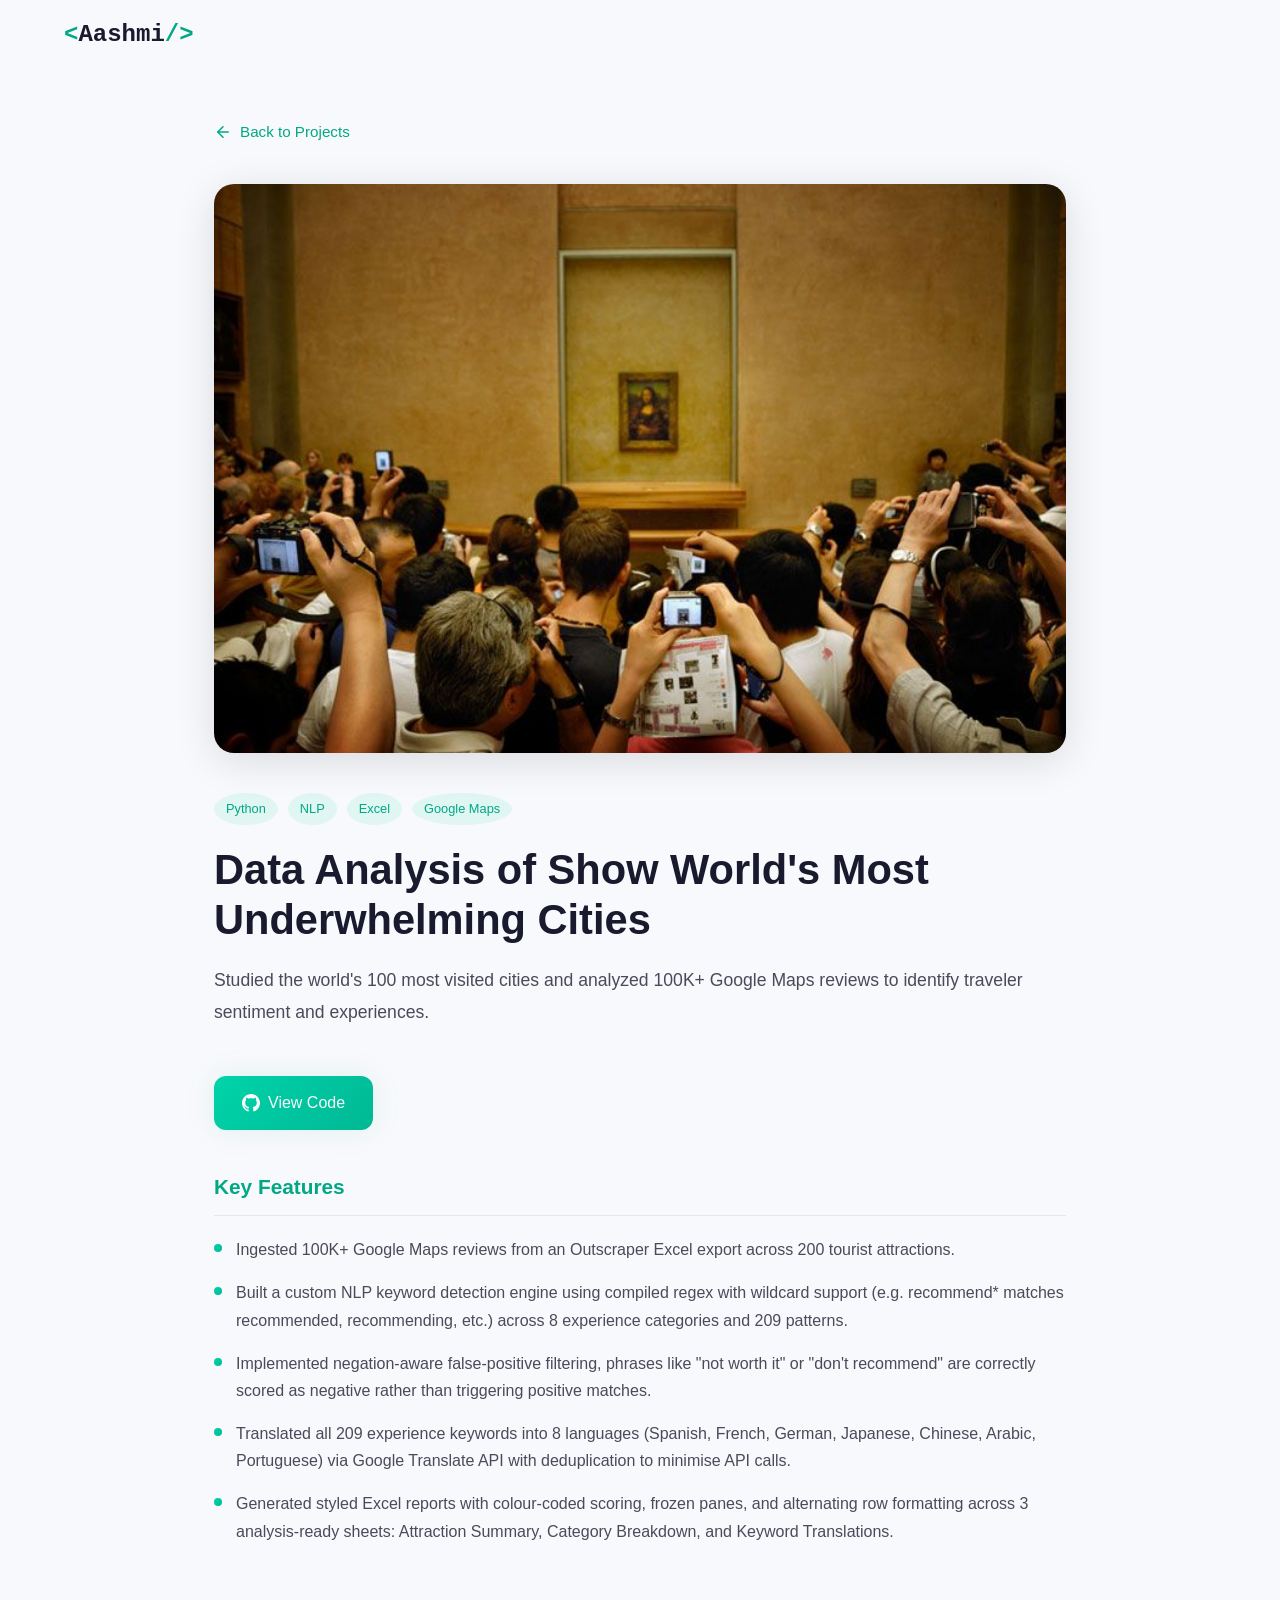
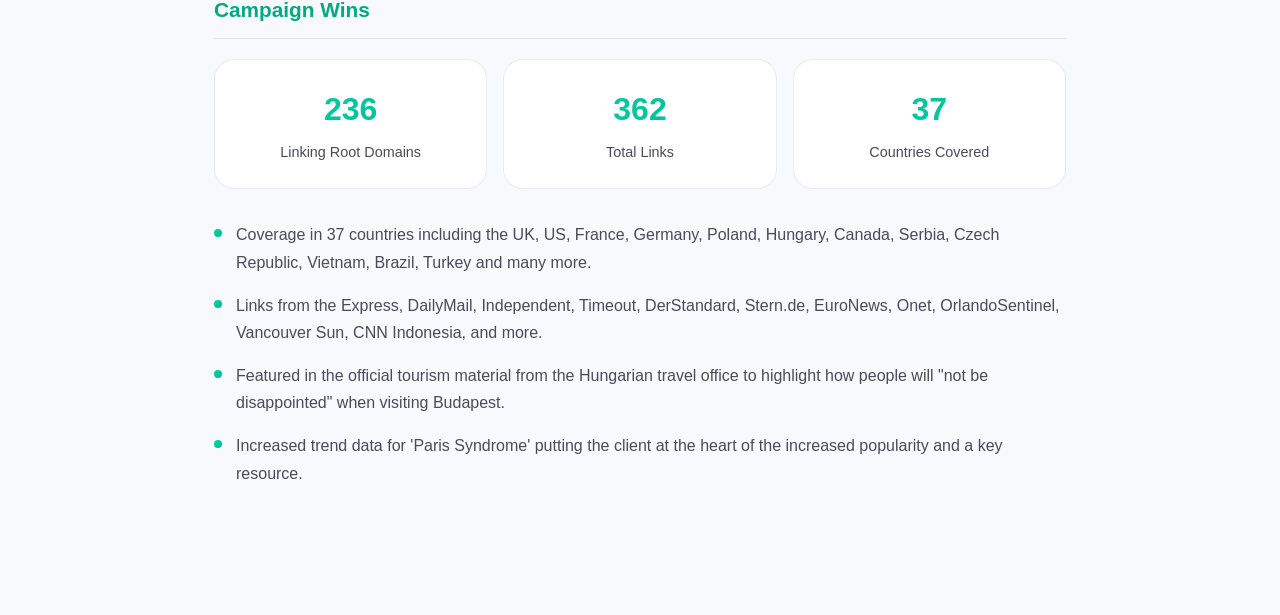
==== projects/analysis.html @ 462f15a8 "my website" ====
<!DOCTYPE html>
<html lang="en">
<head>
    <meta charset="UTF-8">
    <meta name="viewport" content="width=device-width, initial-scale=1.0">
    <title>Data Analysis of Show World's Most Underwhelming Cities | Aashmi</title>
    <link rel="stylesheet" href="../css/styles.css">
    <style>
        .project-page {
            max-width: 900px;
            margin: 0 auto;
            padding: 120px 24px 80px;
        }

        .back-link {
            display: inline-flex;
            align-items: center;
            gap: 8px;
            color: var(--accent-primary);
            text-decoration: none;
            font-size: 0.95rem;
            margin-bottom: 40px;
            transition: gap 0.2s ease;
        }

        .back-link:hover {
            gap: 12px;
        }

        .project-header {
            margin-bottom: 48px;
        }

        .project-header .project-tags {
            display: flex;
            flex-wrap: wrap;
            gap: 10px;
            margin-bottom: 20px;
        }

        .project-header h1 {
            font-size: clamp(1.8rem, 4vw, 2.6rem);
            font-weight: 700;
            line-height: 1.2;
            margin-bottom: 20px;
        }

        .project-header .overview {
            font-size: 1.1rem;
            color: var(--text-secondary);
            line-height: 1.8;
        }

        .project-section {
            margin-bottom: 48px;
        }

        .project-section h2 {
            font-size: 1.3rem;
            font-weight: 600;
            margin-bottom: 20px;
            padding-bottom: 12px;
            border-bottom: 1px solid var(--border-color);
            color: var(--accent-primary);
        }

        .features-list {
            list-style: none;
            padding: 0;
            display: flex;
            flex-direction: column;
            gap: 16px;
        }

        .features-list li {
            display: flex;
            gap: 14px;
            align-items: flex-start;
            color: var(--text-secondary);
            line-height: 1.7;
        }

        .features-list li::before {
            content: '';
            width: 8px;
            height: 8px;
            min-width: 8px;
            border-radius: 50%;
            background: var(--accent-gradient);
            margin-top: 8px;
        }
    </style>
</head>
<body>
    <nav class="navbar" id="navbar">
        <div class="nav-container">
            <a href="../index.html" class="nav-logo">
                <span class="logo-bracket">&lt;</span>Aashmi<span class="logo-bracket">/&gt;</span>
            </a>
        </div>
    </nav>

    <div class="project-page">
        <a href="../index.html#projects" class="back-link">
            <svg xmlns="http://www.w3.org/2000/svg" width="18" height="18" viewBox="0 0 24 24" fill="none" stroke="currentColor" stroke-width="2" stroke-linecap="round" stroke-linejoin="round">
                <line x1="19" y1="12" x2="5" y2="12"></line>
                <polyline points="12 19 5 12 12 5"></polyline>
            </svg>
            Back to Projects
        </a>

        <img src="../assets/images/analysis.jpg" alt="Data Analysis of Show World's Most Underwhelming Cities" style="width:100%; border-radius: var(--radius-lg); margin-bottom: 40px; box-shadow: var(--shadow-lg);">

        <div class="project-header">
            <div class="project-tags">
                <span class="tag">Python</span>
                <span class="tag">NLP</span>
                <span class="tag">Excel</span>
                <span class="tag">Google Maps</span>
            </div>
            <h1>Data Analysis of Show World's Most Underwhelming Cities</h1>
            <p class="overview">
                Studied the world's 100 most visited cities and analyzed 100K+ Google Maps reviews to identify traveler sentiment and experiences.
            </p>
        </div>

        <div style="display: flex; gap: 16px; flex-wrap: wrap; margin-top: 8px; margin-bottom: 40px;">
            <a href="https://github.com/aashmiiiiiii/Data-Analysis-of-Show-World-s-Most-Underwhelming-Cities" target="_blank" rel="noopener noreferrer" class="btn btn-primary" style="display:inline-flex; align-items:center; gap:8px;">
                <svg xmlns="http://www.w3.org/2000/svg" width="18" height="18" viewBox="0 0 24 24" fill="currentColor">
                    <path d="M12 0c-6.626 0-12 5.373-12 12 0 5.302 3.438 9.8 8.207 11.387.599.111.793-.261.793-.577v-2.234c-3.338.726-4.033-1.416-4.033-1.416-.546-1.387-1.333-1.756-1.333-1.756-1.089-.745.083-.729.083-.729 1.205.084 1.839 1.237 1.839 1.237 1.07 1.834 2.807 1.304 3.492.997.107-.775.418-1.305.762-1.604-2.665-.305-5.467-1.334-5.467-5.931 0-1.311.469-2.381 1.236-3.221-.124-.303-.535-1.524.117-3.176 0 0 1.008-.322 3.301 1.23.957-.266 1.983-.399 3.003-.404 1.02.005 2.047.138 3.006.404 2.291-1.552 3.297-1.23 3.297-1.23.653 1.653.242 2.874.118 3.176.77.84 1.235 1.911 1.235 3.221 0 4.609-2.807 5.624-5.479 5.921.43.372.823 1.102.823 2.222v3.293c0 .319.192.694.801.576 4.765-1.589 8.199-6.086 8.199-11.386 0-6.627-5.373-12-12-12z"/>
                </svg>
                View Code
            </a>
        </div>

        <div class="project-section">
            <h2>Key Features</h2>
            <ul class="features-list">
                <li>Ingested 100K+ Google Maps reviews from an Outscraper Excel export across 200 tourist attractions.</li>
                <li>Built a custom NLP keyword detection engine using compiled regex with wildcard support (e.g. recommend* matches recommended, recommending, etc.) across 8 experience categories and 209 patterns.</li>
                <li>Implemented negation-aware false-positive filtering, phrases like "not worth it" or "don't recommend" are correctly scored as negative rather than triggering positive matches.</li>
                <li>Translated all 209 experience keywords into 8 languages (Spanish, French, German, Japanese, Chinese, Arabic, Portuguese) via Google Translate API with deduplication to minimise API calls.</li>
                <li>Generated styled Excel reports with colour-coded scoring, frozen panes, and alternating row formatting across 3 analysis-ready sheets: Attraction Summary, Category Breakdown, and Keyword Translations.</li>
            </ul>
        </div>

        <div class="project-section">
            <h2>Campaign Wins</h2>

            <div style="display: grid; grid-template-columns: repeat(auto-fit, minmax(180px, 1fr)); gap: 16px; margin-bottom: 32px;">
                <div style="background: var(--bg-card); border: 1px solid var(--border-color); border-radius: var(--radius-lg); padding: 24px; text-align: center;">
                    <div style="font-size: 2rem; font-weight: 700; background: var(--accent-gradient); -webkit-background-clip: text; -webkit-text-fill-color: transparent;">236</div>
                    <div style="color: var(--text-secondary); font-size: 0.9rem; margin-top: 6px;">Linking Root Domains</div>
                </div>
                <div style="background: var(--bg-card); border: 1px solid var(--border-color); border-radius: var(--radius-lg); padding: 24px; text-align: center;">
                    <div style="font-size: 2rem; font-weight: 700; background: var(--accent-gradient); -webkit-background-clip: text; -webkit-text-fill-color: transparent;">362</div>
                    <div style="color: var(--text-secondary); font-size: 0.9rem; margin-top: 6px;">Total Links</div>
                </div>
                <div style="background: var(--bg-card); border: 1px solid var(--border-color); border-radius: var(--radius-lg); padding: 24px; text-align: center;">
                    <div style="font-size: 2rem; font-weight: 700; background: var(--accent-gradient); -webkit-background-clip: text; -webkit-text-fill-color: transparent;">37</div>
                    <div style="color: var(--text-secondary); font-size: 0.9rem; margin-top: 6px;">Countries Covered</div>
                </div>
            </div>

            <ul class="features-list">
                <li>Coverage in 37 countries including the UK, US, France, Germany, Poland, Hungary, Canada, Serbia, Czech Republic, Vietnam, Brazil, Turkey and many more.</li>
                <li>Links from the Express, DailyMail, Independent, Timeout, DerStandard, Stern.de, EuroNews, Onet, OrlandoSentinel, Vancouver Sun, CNN Indonesia, and more.</li>
                <li>Featured in the official tourism material from the Hungarian travel office to highlight how people will "not be disappointed" when visiting Budapest.</li>
                <li>Increased trend data for 'Paris Syndrome' putting the client at the heart of the increased popularity and a key resource.</li>
            </ul>
        </div>

    </div>

    <script src="../js/main.js"></script>
</body>
</html>
---- css/styles.css ----
/* ===================================
   CSS Variables & Root Styles
   =================================== */
:root {
    /* Colors - Dark Theme (Default) */
    --bg-primary: #0a0a0f;
    --bg-secondary: #12121a;
    --bg-tertiary: #1a1a25;
    --bg-card: #15151f;
    --bg-card-hover: #1c1c28;

    --text-primary: #ffffff;
    --text-secondary: #a0a0b0;
    --text-muted: #6b6b7b;

    --accent-primary: #00d4aa;
    --accent-secondary: #00b894;
    --accent-gradient: linear-gradient(135deg, #00d4aa 0%, #00b894 100%);

    --border-color: rgba(255, 255, 255, 0.08);
    --border-color-light: rgba(255, 255, 255, 0.12);

    --shadow-sm: 0 2px 8px rgba(0, 0, 0, 0.3);
    --shadow-md: 0 4px 20px rgba(0, 0, 0, 0.4);
    --shadow-lg: 0 8px 40px rgba(0, 0, 0, 0.5);
    --shadow-glow: 0 0 30px rgba(0, 212, 170, 0.15);

    /* Typography */
    --font-primary: 'Inter', -apple-system, BlinkMacSystemFont, 'Segoe UI', Roboto, sans-serif;
    --font-mono: 'JetBrains Mono', 'Fira Code', monospace;

    /* Spacing */
    --section-padding: 100px 0;
    --container-width: 1200px;
    --container-padding: 0 24px;

    /* Transitions */
    --transition-fast: 0.2s ease;
    --transition-base: 0.3s ease;
    --transition-slow: 0.5s ease;

    /* Border Radius */
    --radius-sm: 6px;
    --radius-md: 12px;
    --radius-lg: 20px;
    --radius-full: 50%;
}

/* Light Theme */
[data-theme="light"] {
    --bg-primary: #f8f9fc;
    --bg-secondary: #ffffff;
    --bg-tertiary: #f0f2f5;
    --bg-card: #ffffff;
    --bg-card-hover: #f5f6f8;

    --text-primary: #1a1a2e;
    --text-secondary: #4a4a5a;
    --text-muted: #8a8a9a;

    --accent-primary: #00a884;
    --accent-secondary: #008f6d;

    --border-color: rgba(0, 0, 0, 0.08);
    --border-color-light: rgba(0, 0, 0, 0.12);

    --shadow-sm: 0 2px 8px rgba(0, 0, 0, 0.08);
    --shadow-md: 0 4px 20px rgba(0, 0, 0, 0.1);
    --shadow-lg: 0 8px 40px rgba(0, 0, 0, 0.12);
    --shadow-glow: 0 0 30px rgba(0, 168, 132, 0.1);
}

/* ===================================
   CSS Reset & Base Styles
   =================================== */
*,
*::before,
*::after {
    margin: 0;
    padding: 0;
    box-sizing: border-box;
}

html {
    scroll-behavior: smooth;
    scroll-padding-top: 80px;
}

body {
    font-family: var(--font-primary);
    font-size: 16px;
    line-height: 1.6;
    color: var(--text-primary);
    background-color: var(--bg-primary);
    overflow-x: hidden;
    -webkit-font-smoothing: antialiased;
    -moz-osx-font-smoothing: grayscale;
}

a {
    text-decoration: none;
    color: inherit;
    transition: color var(--transition-fast);
}

ul {
    list-style: none;
}

img {
    max-width: 100%;
    height: auto;
    display: block;
}

button {
    font-family: inherit;
    cursor: pointer;
    border: none;
    background: none;
}

input,
textarea {
    font-family: inherit;
    font-size: inherit;
}

/* ===================================
   Utility Classes
   =================================== */
.container {
    max-width: var(--container-width);
    margin: 0 auto;
    padding: var(--container-padding);
}

.section {
    padding: var(--section-padding);
}

.section-title {
    font-size: clamp(2rem, 5vw, 2.75rem);
    font-weight: 700;
    text-align: center;
    margin-bottom: 16px;
    background: var(--accent-gradient);
    -webkit-background-clip: text;
    -webkit-text-fill-color: transparent;
    background-clip: text;
}

.section-subtitle {
    font-size: 1.1rem;
    color: var(--text-secondary);
    text-align: center;
    margin-bottom: 60px;
}

/* Buttons */
.btn {
    display: inline-flex;
    align-items: center;
    gap: 8px;
    padding: 14px 28px;
    font-size: 1rem;
    font-weight: 500;
    border-radius: var(--radius-md);
    transition: all var(--transition-base);
    position: relative;
    overflow: hidden;
}

.btn-primary {
    background: var(--accent-gradient);
    color: var(--bg-primary);
    box-shadow: var(--shadow-glow);
}

.btn-primary:hover {
    transform: translateY(-2px);
    box-shadow: 0 0 40px rgba(0, 212, 170, 0.3);
}

.btn-secondary {
    background: transparent;
    color: var(--text-primary);
    border: 2px solid var(--border-color-light);
}

.btn-secondary:hover {
    border-color: var(--accent-primary);
    color: var(--accent-primary);
    transform: translateY(-2px);
}

/* ===================================
   Navigation
   =================================== */
.navbar {
    position: fixed;
    top: 0;
    left: 0;
    right: 0;
    z-index: 1000;
    padding: 16px 0;
    transition: all var(--transition-base);
}

.navbar.scrolled {
    background: rgba(10, 10, 15, 0.9);
    backdrop-filter: blur(20px);
    -webkit-backdrop-filter: blur(20px);
    border-bottom: 1px solid var(--border-color);
    padding: 12px 0;
}

[data-theme="light"] .navbar.scrolled {
    background: rgba(248, 249, 252, 0.9);
}

.nav-container {
    max-width: var(--container-width);
    margin: 0 auto;
    padding: var(--container-padding);
    display: flex;
    justify-content: space-between;
    align-items: center;
}

.nav-logo {
    font-size: 1.5rem;
    font-weight: 700;
    color: var(--text-primary);
    font-family: var(--font-mono);
}

.logo-bracket {
    color: var(--accent-primary);
}

.nav-menu {
    display: flex;
    align-items: center;
    gap: 32px;
}

.nav-link {
    font-size: 0.95rem;
    font-weight: 500;
    color: var(--text-secondary);
    position: relative;
    padding: 8px 0;
}

.nav-link::after {
    content: '';
    position: absolute;
    bottom: 0;
    left: 0;
    width: 0;
    height: 2px;
    background: var(--accent-gradient);
    transition: width var(--transition-base);
}

.nav-link:hover,
.nav-link.active {
    color: var(--text-primary);
}

.nav-link:hover::after,
.nav-link.active::after {
    width: 100%;
}

/* Theme Toggle */
.theme-toggle {
    padding: 8px;
    border-radius: var(--radius-full);
    color: var(--text-secondary);
    transition: all var(--transition-fast);
}

.theme-toggle:hover {
    color: var(--accent-primary);
    background: var(--bg-tertiary);
}

.moon-icon {
    display: none;
}

[data-theme="light"] .sun-icon {
    display: none;
}

[data-theme="light"] .moon-icon {
    display: block;
}

/* Mobile Navigation */
.nav-toggle {
    display: none;
    width: 30px;
    height: 30px;
    position: relative;
    z-index: 1001;
}

.hamburger {
    position: absolute;
    top: 50%;
    left: 50%;
    transform: translate(-50%, -50%);
    width: 24px;
    height: 2px;
    background: var(--text-primary);
    transition: all var(--transition-fast);
}

.hamburger::before,
.hamburger::after {
    content: '';
    position: absolute;
    width: 24px;
    height: 2px;
    background: var(--text-primary);
    transition: all var(--transition-fast);
}

.hamburger::before {
    top: -8px;
}

.hamburger::after {
    top: 8px;
}

.nav-toggle.active .hamburger {
    background: transparent;
}

.nav-toggle.active .hamburger::before {
    top: 0;
    transform: rotate(45deg);
}

.nav-toggle.active .hamburger::after {
    top: 0;
    transform: rotate(-45deg);
}

@media (max-width: 768px) {
    .nav-toggle {
        display: block;
    }

    .nav-menu {
        position: fixed;
        top: 0;
        right: -100%;
        width: 280px;
        height: 100vh;
        background: var(--bg-secondary);
        flex-direction: column;
        justify-content: center;
        gap: 24px;
        transition: right var(--transition-base);
        box-shadow: var(--shadow-lg);
    }

    .nav-menu.active {
        right: 0;
    }

    .nav-link {
        font-size: 1.1rem;
    }
}

/* ===================================
   Hero Section
   =================================== */
.hero {
    min-height: 100vh;
    display: flex;
    align-items: center;
    justify-content: center;
    position: relative;
    overflow: hidden;
    padding: 120px 24px 80px;
}

.hero-background {
    position: absolute;
    inset: 0;
    z-index: -1;
}

.data-particles {
    position: absolute;
    inset: 0;
    opacity: 0.5;
}

.hero-content {
    text-align: center;
    max-width: 800px;
    animation: fadeInUp 1s ease forwards;
}

@keyframes fadeInUp {
    from {
        opacity: 0;
        transform: translateY(30px);
    }
    to {
        opacity: 1;
        transform: translateY(0);
    }
}

.hero-greeting {
    font-size: 1.1rem;
    color: var(--accent-primary);
    font-weight: 500;
    margin-bottom: 12px;
    letter-spacing: 2px;
    text-transform: uppercase;
}

.hero-name {
    font-size: clamp(2.5rem, 8vw, 5rem);
    font-weight: 700;
    line-height: 1.1;
    margin-bottom: 16px;
}

.hero-title {
    font-size: clamp(1.2rem, 4vw, 1.75rem);
    font-weight: 400;
    color: var(--text-secondary);
    margin-bottom: 24px;
    min-height: 2em;
}

.typed-text {
    color: var(--accent-primary);
}

.cursor {
    color: var(--accent-primary);
    animation: blink 1s infinite;
}

@keyframes blink {
    0%, 50% { opacity: 1; }
    51%, 100% { opacity: 0; }
}

.hero-description {
    font-size: 1.15rem;
    color: var(--text-secondary);
    margin-bottom: 40px;
    max-width: 600px;
    margin-left: auto;
    margin-right: auto;
}

.hero-buttons {
    display: flex;
    gap: 16px;
    justify-content: center;
    flex-wrap: wrap;
    margin-bottom: 48px;
}

.hero-social {
    display: flex;
    gap: 20px;
    justify-content: center;
}

.hero-social a {
    color: var(--text-muted);
    transition: all var(--transition-fast);
    padding: 8px;
}

.hero-social a:hover {
    color: var(--accent-primary);
    transform: translateY(-3px);
}

.scroll-indicator {
    position: absolute;
    bottom: 32px;
    left: 50%;
    transform: translateX(-50%);
    color: var(--text-muted);
    animation: bounce 2s infinite;
}

@keyframes bounce {
    0%, 20%, 50%, 80%, 100% { transform: translateX(-50%) translateY(0); }
    40% { transform: translateX(-50%) translateY(-10px); }
    60% { transform: translateX(-50%) translateY(-5px); }
}

/* ===================================
   About Section
   =================================== */
.about-content {
    display: grid;
    grid-template-columns: 1fr 1.5fr;
    gap: 60px;
    align-items: center;
}

.about-image {
    position: relative;
}

.image-wrapper {
    position: relative;
    border-radius: var(--radius-lg);
    overflow: hidden;
    box-shadow: var(--shadow-lg);
}

.image-placeholder {
    aspect-ratio: 1;
    background: var(--bg-card);
    display: flex;
    flex-direction: column;
    align-items: center;
    justify-content: center;
    gap: 16px;
    color: var(--text-muted);
    border: 2px dashed var(--border-color-light);
    border-radius: var(--radius-lg);
}

.about-photo {
    width: 100%;
    height: 100%;
    object-fit: cover;
    display: block;
}

.image-decoration {
    position: absolute;
    top: -20px;
    right: -20px;
    width: 100%;
    height: 100%;
    border: 3px solid var(--accent-primary);
    border-radius: var(--radius-lg);
    z-index: -1;
}

.about-intro {
    font-size: 1.2rem;
    margin-bottom: 20px;
}

.about-text p {
    color: var(--text-secondary);
    margin-bottom: 16px;
}

.about-stats {
    display: grid;
    grid-template-columns: repeat(4, 1fr);
    gap: 24px;
    margin-top: 40px;
    padding-top: 40px;
    border-top: 1px solid var(--border-color);
}

.stat-item {
    text-align: center;
}

.stat-number {
    display: block;
    font-size: 2.5rem;
    font-weight: 700;
    color: var(--accent-primary);
    line-height: 1;
}

.stat-number::after {
    content: '+';
}

.stat-label {
    font-size: 0.9rem;
    color: var(--text-muted);
    margin-top: 8px;
    display: block;
}

@media (max-width: 900px) {
    .about-content {
        grid-template-columns: 1fr;
        gap: 40px;
    }

    .about-image {
        max-width: 350px;
        margin: 0 auto;
    }

    .about-stats {
        grid-template-columns: repeat(2, 1fr);
    }
}

/* ===================================
   Skills Section
   =================================== */
.skills {
    background: var(--bg-secondary);
}

.skills-list {
    background: var(--bg-card);
    border: 1px solid var(--border-color);
    border-radius: var(--radius-lg);
    overflow: hidden;
}

.skill-row {
    display: flex;
    align-items: flex-start;
    gap: 32px;
    padding: 20px 28px;
    border-bottom: 1px solid var(--border-color);
    transition: background var(--transition-fast);
}

.skill-row:last-child {
    border-bottom: none;
}

.skill-row:hover {
    background: var(--bg-secondary);
}

.skill-label {
    display: flex;
    align-items: center;
    gap: 12px;
    min-width: 200px;
    flex-shrink: 0;
}

.skill-label h3 {
    font-size: 0.95rem;
    font-weight: 600;
    white-space: nowrap;
}

.category-icon {
    width: 36px;
    height: 36px;
    display: flex;
    align-items: center;
    justify-content: center;
    background: var(--accent-gradient);
    border-radius: var(--radius-md);
    color: var(--bg-primary);
    flex-shrink: 0;
}

.skill-items {
    display: flex;
    flex-wrap: wrap;
    gap: 8px;
    padding-top: 4px;
}

.skill-item {
    background: var(--bg-tertiary);
    border: 1px solid var(--border-color);
    border-radius: var(--radius-full);
    padding: 4px 10px;
    font-size: 0.82rem;
    color: var(--text-secondary);
    transition: all var(--transition-fast);
    white-space: nowrap;
}

.skill-item:hover {
    border-color: var(--accent-primary);
    color: var(--accent-primary);
    background: var(--bg-card);
}

.skill-bar,
.skill-progress {
    display: none;
}

@media (max-width: 768px) {
    .skill-row {
        flex-direction: column;
        gap: 12px;
        padding: 16px 20px;
    }
    .skill-label {
        min-width: unset;
    }
}

/* ===================================
   Projects Section
   =================================== */
.project-filters {
    display: flex;
    justify-content: center;
    flex-wrap: wrap;
    gap: 12px;
    margin-bottom: 48px;
}

.filter-btn {
    padding: 10px 24px;
    font-size: 0.95rem;
    font-weight: 500;
    color: var(--text-secondary);
    background: var(--bg-card);
    border: 1px solid var(--border-color);
    border-radius: var(--radius-full);
    transition: all var(--transition-fast);
}

.filter-btn:hover {
    border-color: var(--accent-primary);
    color: var(--accent-primary);
}

.filter-btn.active {
    background: var(--accent-gradient);
    color: var(--bg-primary);
    border-color: transparent;
}

.projects-grid {
    display: grid;
    grid-template-columns: repeat(auto-fit, minmax(340px, 1fr));
    gap: 28px;
}

.project-card {
    background: var(--bg-card);
    border-radius: var(--radius-lg);
    overflow: hidden;
    border: 1px solid var(--border-color);
    transition: all var(--transition-base);
}

.project-card:hover {
    border-color: var(--accent-primary);
    box-shadow: var(--shadow-glow);
    transform: translateY(-6px);
}

.project-card.hidden {
    display: none;
}

.project-image {
    position: relative;
    aspect-ratio: 16 / 10;
    overflow: hidden;
}

.project-placeholder {
    width: 100%;
    height: 100%;
    background: var(--bg-tertiary);
    display: flex;
    align-items: center;
    justify-content: center;
    color: var(--text-muted);
}

.project-placeholder.large {
    min-height: 300px;
}

.project-overlay {
    position: absolute;
    inset: 0;
    background: rgba(0, 0, 0, 0.85);
    display: flex;
    align-items: center;
    justify-content: center;
    gap: 16px;
    opacity: 0;
    transition: opacity var(--transition-base);
}

.project-card:hover .project-overlay {
    opacity: 1;
}

.project-link {
    padding: 10px 20px;
    font-size: 0.9rem;
    font-weight: 500;
    color: var(--text-primary);
    background: var(--bg-card);
    border-radius: var(--radius-md);
    transition: all var(--transition-fast);
}

.project-link:hover {
    background: var(--accent-primary);
    color: var(--bg-primary);
}

.project-info {
    padding: 24px;
}

.project-title {
    font-size: 1.2rem;
    font-weight: 600;
    margin-bottom: 10px;
}

.project-description {
    font-size: 0.95rem;
    color: var(--text-secondary);
    margin-bottom: 16px;
    line-height: 1.6;
}

.project-tags {
    display: flex;
    flex-wrap: wrap;
    gap: 8px;
}

.tag {
    padding: 6px 12px;
    font-size: 0.8rem;
    font-weight: 500;
    color: var(--accent-primary);
    background: rgba(0, 212, 170, 0.1);
    border-radius: var(--radius-full);
}

/* Project Modal */
.modal {
    position: fixed;
    inset: 0;
    z-index: 2000;
    background: rgba(0, 0, 0, 0.9);
    display: flex;
    align-items: center;
    justify-content: center;
    padding: 24px;
    opacity: 0;
    visibility: hidden;
    transition: all var(--transition-base);
}

.modal.active {
    opacity: 1;
    visibility: visible;
}

.modal-content {
    background: var(--bg-card);
    border-radius: var(--radius-lg);
    max-width: 700px;
    width: 100%;
    max-height: 90vh;
    overflow-y: auto;
    position: relative;
    transform: scale(0.9);
    transition: transform var(--transition-base);
}

.modal.active .modal-content {
    transform: scale(1);
}

.modal-close {
    position: absolute;
    top: 16px;
    right: 16px;
    width: 40px;
    height: 40px;
    font-size: 1.5rem;
    color: var(--text-muted);
    background: var(--bg-tertiary);
    border-radius: var(--radius-full);
    display: flex;
    align-items: center;
    justify-content: center;
    transition: all var(--transition-fast);
    z-index: 10;
}

.modal-close:hover {
    color: var(--text-primary);
    background: var(--bg-card-hover);
}

.modal-body {
    padding: 32px;
}

.modal-title {
    font-size: 1.75rem;
    margin-bottom: 24px;
}

.modal-image {
    margin-bottom: 24px;
    border-radius: var(--radius-md);
    overflow: hidden;
}

.modal-description h3 {
    font-size: 1.1rem;
    margin-bottom: 12px;
    margin-top: 24px;
    color: var(--accent-primary);
}

.modal-description p,
.modal-description li {
    color: var(--text-secondary);
    line-height: 1.7;
}

.modal-description ul {
    padding-left: 20px;
    list-style: disc;
}

.modal-description li {
    margin-bottom: 8px;
}

.modal-tags {
    display: flex;
    flex-wrap: wrap;
    gap: 8px;
    margin-top: 12px;
}

.modal-links {
    display: flex;
    gap: 16px;
    margin-top: 32px;
}

/* ===================================
   Certifications Section
   =================================== */
.certifications {
    background: var(--bg-secondary);
}

.timeline {
    position: relative;
    max-width: 700px;
    margin: 0 auto;
    padding-left: 40px;
}

.timeline::before {
    content: '';
    position: absolute;
    left: 8px;
    top: 0;
    bottom: 0;
    width: 2px;
    background: var(--border-color-light);
}

.timeline-item {
    position: relative;
    padding-bottom: 40px;
}

.timeline-item:last-child {
    padding-bottom: 0;
}

.timeline-marker {
    position: absolute;
    left: -40px;
    top: 0;
    width: 36px;
    height: 36px;
    background: var(--accent-gradient);
    border-radius: var(--radius-full);
    display: flex;
    align-items: center;
    justify-content: center;
    color: var(--bg-primary);
    box-shadow: var(--shadow-glow);
}

.timeline-item.education .timeline-marker {
    background: linear-gradient(135deg, #6366f1 0%, #8b5cf6 100%);
}

.timeline-content {
    background: var(--bg-card);
    padding: 24px;
    border-radius: var(--radius-md);
    border: 1px solid var(--border-color);
    transition: all var(--transition-base);
}

.timeline-content:hover {
    border-color: var(--accent-primary);
    box-shadow: var(--shadow-md);
}

.timeline-date {
    display: inline-block;
    font-size: 0.85rem;
    font-weight: 600;
    color: var(--accent-primary);
    margin-bottom: 8px;
}

.timeline-content h3 {
    font-size: 1.15rem;
    margin-bottom: 10px;
}

.timeline-content p {
    font-size: 0.95rem;
    color: var(--text-secondary);
    margin-bottom: 12px;
}

.timeline-badge {
    display: inline-block;
    padding: 4px 12px;
    font-size: 0.8rem;
    font-weight: 500;
    background: var(--bg-tertiary);
    color: var(--text-muted);
    border-radius: var(--radius-full);
}

/* ===================================
   Blog Section
   =================================== */
.blog-grid {
    display: grid;
    grid-template-columns: repeat(auto-fit, minmax(320px, 1fr));
    gap: 28px;
}

.blog-card {
    background: var(--bg-card);
    border-radius: var(--radius-lg);
    overflow: hidden;
    border: 1px solid var(--border-color);
    transition: all var(--transition-base);
}

.blog-card:hover {
    border-color: var(--accent-primary);
    box-shadow: var(--shadow-glow);
    transform: translateY(-4px);
}

.blog-image {
    aspect-ratio: 16 / 9;
    overflow: hidden;
}

.blog-placeholder {
    width: 100%;
    height: 100%;
    background: var(--bg-tertiary);
    display: flex;
    align-items: center;
    justify-content: center;
    color: var(--text-muted);
}

.blog-content {
    padding: 24px;
}

.blog-meta {
    display: flex;
    gap: 16px;
    margin-bottom: 12px;
}

.blog-date,
.blog-read-time {
    font-size: 0.85rem;
    color: var(--text-muted);
}

.blog-title {
    font-size: 1.15rem;
    font-weight: 600;
    margin-bottom: 12px;
    line-height: 1.4;
    transition: color var(--transition-fast);
}

.blog-card:hover .blog-title {
    color: var(--accent-primary);
}

.blog-excerpt {
    font-size: 0.95rem;
    color: var(--text-secondary);
    margin-bottom: 16px;
    line-height: 1.6;
}

.blog-link {
    font-size: 0.95rem;
    font-weight: 500;
    color: var(--accent-primary);
    transition: all var(--transition-fast);
}

.blog-link:hover {
    color: var(--accent-secondary);
}

.blog-cta {
    text-align: center;
    margin-top: 48px;
}

/* ===================================
   Contact Section
   =================================== */
.contact {
    background: var(--bg-secondary);
}

.contact-content {
    display: grid;
    grid-template-columns: 1fr 1.2fr;
    gap: 60px;
    align-items: start;
}

.contact-item {
    display: flex;
    gap: 20px;
    margin-bottom: 32px;
}

.contact-icon {
    width: 56px;
    height: 56px;
    background: var(--bg-card);
    border-radius: var(--radius-md);
    display: flex;
    align-items: center;
    justify-content: center;
    color: var(--accent-primary);
    flex-shrink: 0;
}

.contact-details h3 {
    font-size: 1rem;
    margin-bottom: 4px;
}

.contact-details p,
.contact-details a {
    font-size: 0.95rem;
    color: var(--text-secondary);
}

.contact-details a:hover {
    color: var(--accent-primary);
}

.contact-social h3 {
    font-size: 1rem;
    margin-bottom: 16px;
}

.social-links {
    display: flex;
    gap: 16px;
}

.social-links a {
    width: 48px;
    height: 48px;
    display: flex;
    align-items: center;
    justify-content: center;
    background: var(--bg-card);
    border-radius: var(--radius-md);
    color: var(--text-muted);
    transition: all var(--transition-fast);
}

.social-links a:hover {
    background: var(--accent-primary);
    color: var(--bg-primary);
    transform: translateY(-3px);
}

/* Contact Form */
.contact-form {
    background: var(--bg-card);
    padding: 36px;
    border-radius: var(--radius-lg);
    border: 1px solid var(--border-color);
}

.form-group {
    margin-bottom: 24px;
}

.form-group label {
    display: block;
    font-size: 0.95rem;
    font-weight: 500;
    margin-bottom: 8px;
}

.form-group input,
.form-group textarea {
    width: 100%;
    padding: 14px 16px;
    font-size: 1rem;
    color: var(--text-primary);
    background: var(--bg-tertiary);
    border: 1px solid var(--border-color);
    border-radius: var(--radius-md);
    transition: all var(--transition-fast);
}

.form-group input:focus,
.form-group textarea:focus {
    outline: none;
    border-color: var(--accent-primary);
    box-shadow: 0 0 0 3px rgba(0, 212, 170, 0.1);
}

.form-group input::placeholder,
.form-group textarea::placeholder {
    color: var(--text-muted);
}

.form-group textarea {
    resize: vertical;
    min-height: 140px;
}

.btn-submit {
    width: 100%;
    justify-content: center;
}

.form-status {
    margin-top: 16px;
    padding: 12px;
    border-radius: var(--radius-md);
    text-align: center;
    display: none;
}

.form-status.success {
    display: block;
    background: rgba(0, 212, 170, 0.1);
    color: var(--accent-primary);
}

.form-status.error {
    display: block;
    background: rgba(239, 68, 68, 0.1);
    color: #ef4444;
}

@media (max-width: 900px) {
    .contact-content {
        grid-template-columns: 1fr;
        gap: 40px;
    }
}

/* ===================================
   Footer
   =================================== */
.footer {
    background: var(--bg-primary);
    padding: 60px 0 24px;
    border-top: 1px solid var(--border-color);
}

.footer-content {
    display: grid;
    grid-template-columns: 2fr 1fr 1fr;
    gap: 48px;
    margin-bottom: 48px;
}

.footer-logo {
    font-size: 1.3rem;
    font-weight: 700;
    font-family: var(--font-mono);
    display: inline-block;
    margin-bottom: 16px;
}

.footer-brand p {
    color: var(--text-secondary);
    font-size: 0.95rem;
}

.footer-links h4,
.footer-social h4 {
    font-size: 1rem;
    margin-bottom: 20px;
}

.footer-links ul {
    display: flex;
    flex-direction: column;
    gap: 12px;
}

.footer-links a {
    font-size: 0.95rem;
    color: var(--text-secondary);
}

.footer-links a:hover {
    color: var(--accent-primary);
}

.social-icons {
    display: flex;
    gap: 12px;
}

.social-icons a {
    width: 40px;
    height: 40px;
    display: flex;
    align-items: center;
    justify-content: center;
    background: var(--bg-card);
    border-radius: var(--radius-md);
    color: var(--text-muted);
    transition: all var(--transition-fast);
}

.social-icons a:hover {
    background: var(--accent-primary);
    color: var(--bg-primary);
}

.footer-bottom {
    display: flex;
    justify-content: space-between;
    align-items: center;
    padding-top: 24px;
    border-top: 1px solid var(--border-color);
}

.footer-bottom p {
    font-size: 0.9rem;
    color: var(--text-muted);
}

.back-to-top {
    width: 44px;
    height: 44px;
    display: flex;
    align-items: center;
    justify-content: center;
    background: var(--bg-card);
    border: 1px solid var(--border-color);
    border-radius: var(--radius-full);
    color: var(--text-muted);
    transition: all var(--transition-fast);
}

.back-to-top:hover {
    background: var(--accent-primary);
    border-color: var(--accent-primary);
    color: var(--bg-primary);
    transform: translateY(-3px);
}

@media (max-width: 768px) {
    .footer-content {
        grid-template-columns: 1fr;
        gap: 32px;
        text-align: center;
    }

    .social-icons {
        justify-content: center;
    }

    .footer-bottom {
        flex-direction: column;
        gap: 16px;
    }
}

/* ===================================
   Animations (AOS-style)
   =================================== */
[data-aos] {
    opacity: 0;
    transition-property: opacity, transform;
    transition-duration: 0.6s;
    transition-timing-function: ease-out;
}

[data-aos="fade-up"] {
    transform: translateY(30px);
}

[data-aos="fade-down"] {
    transform: translateY(-30px);
}

[data-aos="fade-right"] {
    transform: translateX(-30px);
}

[data-aos="fade-left"] {
    transform: translateX(30px);
}

[data-aos].aos-animate {
    opacity: 1;
    transform: translateY(0) translateX(0);
}

/* Stagger delays */
[data-aos-delay="100"] { transition-delay: 0.1s; }
[data-aos-delay="200"] { transition-delay: 0.2s; }
[data-aos-delay="300"] { transition-delay: 0.3s; }
[data-aos-delay="400"] { transition-delay: 0.4s; }
[data-aos-delay="500"] { transition-delay: 0.5s; }
[data-aos-delay="600"] { transition-delay: 0.6s; }

/* ===================================
   Responsive Adjustments
   =================================== */
@media (max-width: 480px) {
    :root {
        --section-padding: 60px 0;
    }

    .section-title {
        font-size: 1.75rem;
    }

    .section-subtitle {
        font-size: 1rem;
        margin-bottom: 40px;
    }

    .hero-buttons {
        flex-direction: column;
        align-items: center;
    }

    .btn {
        width: 100%;
        max-width: 280px;
        justify-content: center;
    }

    .skills-grid,
    .projects-grid,
    .blog-grid {
        grid-template-columns: 1fr;
    }

    .about-stats {
        grid-template-columns: repeat(2, 1fr);
        gap: 16px;
    }

    .stat-number {
        font-size: 2rem;
    }

    .contact-form {
        padding: 24px;
    }

    .modal-body {
        padding: 24px;
    }

    .modal-links {
        flex-direction: column;
    }
}
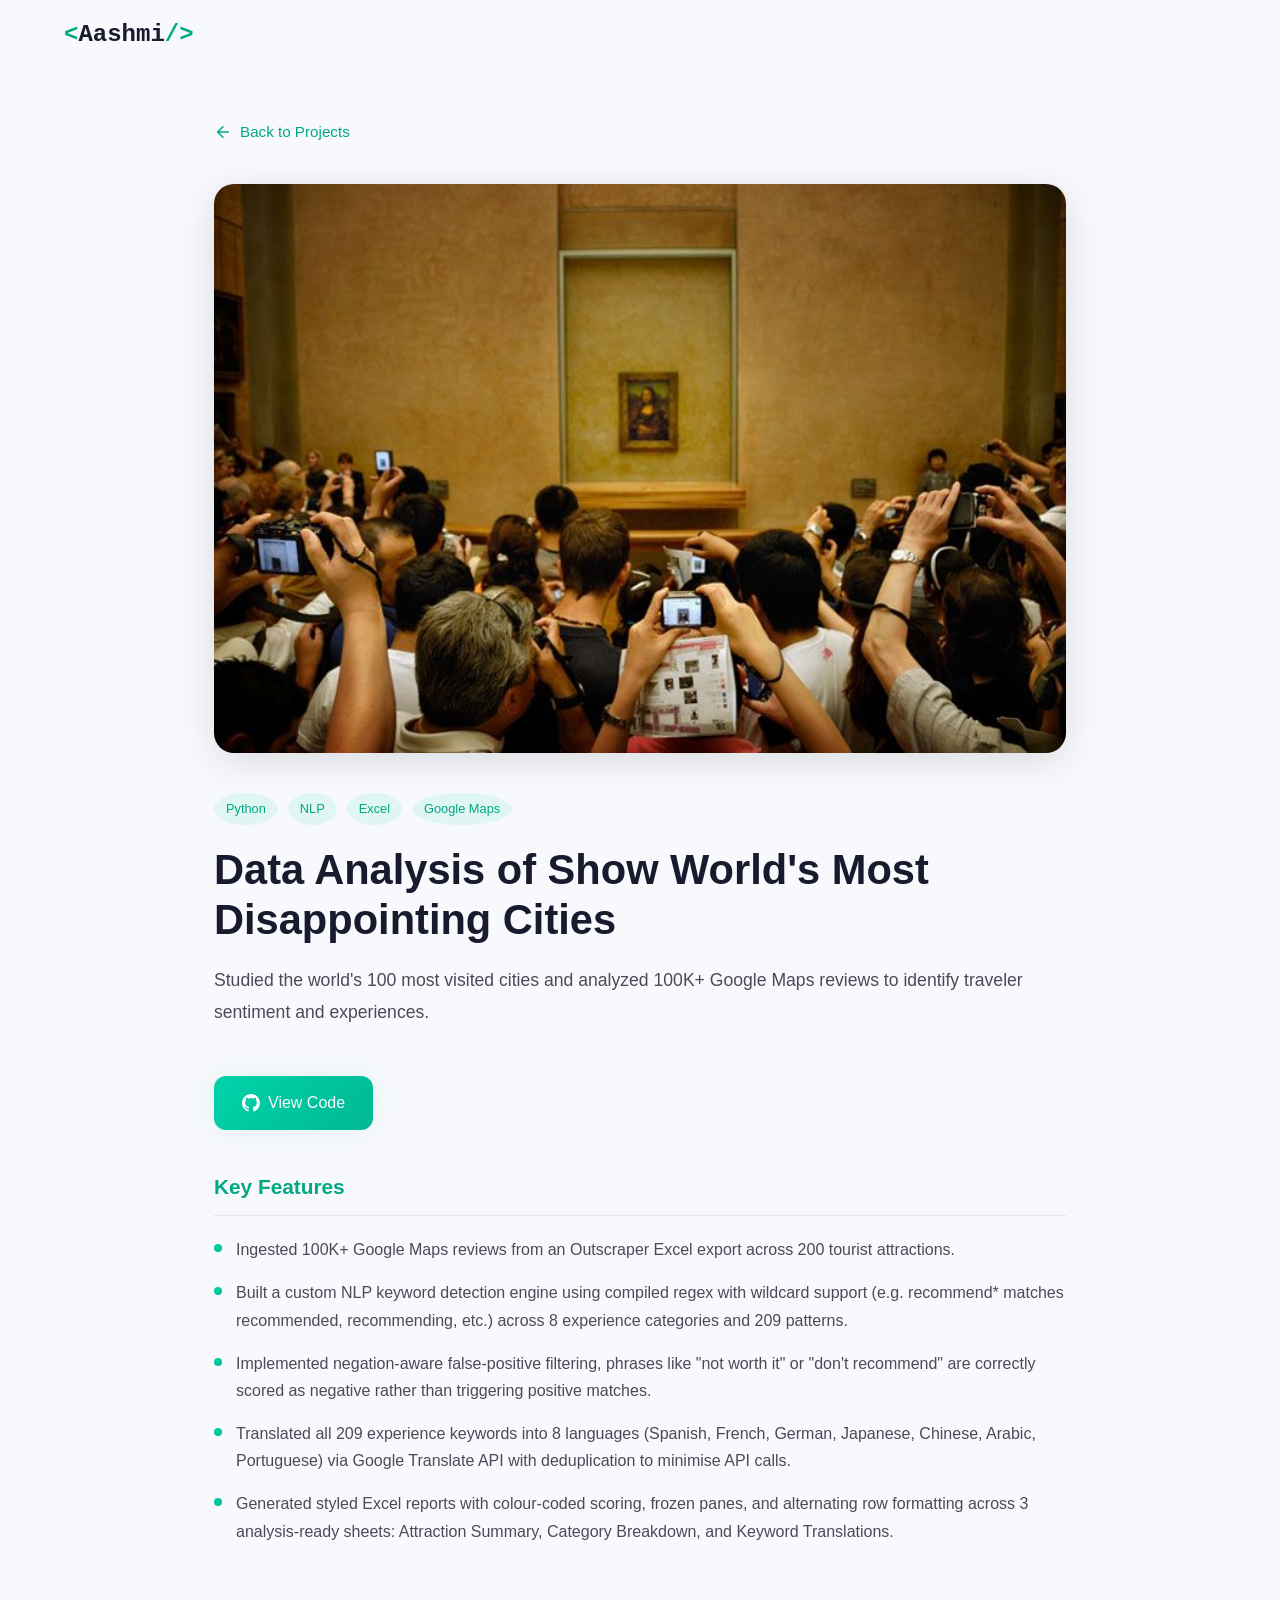
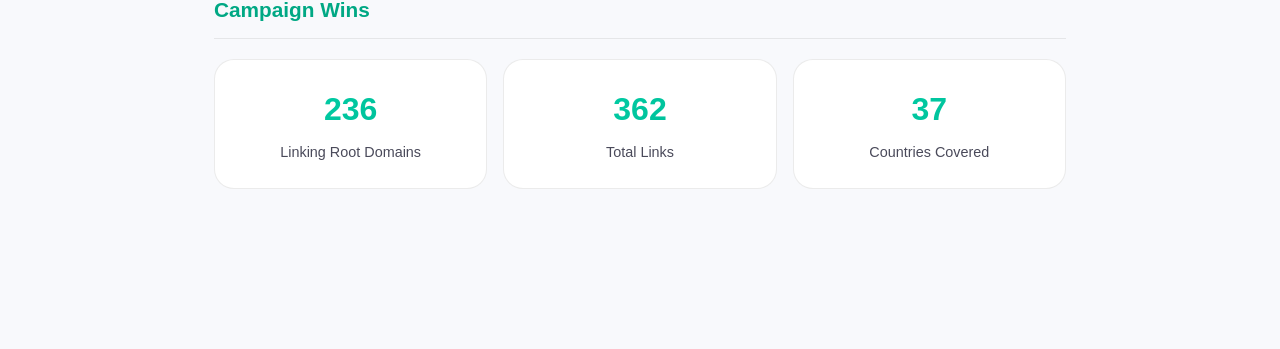
==== commit 9899eae8: "new update" ====
--- a/projects/analysis.html
+++ b/projects/analysis.html
@@ -3,7 +3,7 @@
 <head>
     <meta charset="UTF-8">
     <meta name="viewport" content="width=device-width, initial-scale=1.0">
-    <title>Data Analysis of Show World's Most Underwhelming Cities | Aashmi</title>
+    <title>Data Analysis of Show World's Most Disappointing Cities | Aashmi</title>
     <link rel="stylesheet" href="../css/styles.css">
     <style>
         .project-page {
@@ -109,7 +109,7 @@
             Back to Projects
         </a>
 
-        <img src="../assets/images/analysis.jpg" alt="Data Analysis of Show World's Most Underwhelming Cities" style="width:100%; border-radius: var(--radius-lg); margin-bottom: 40px; box-shadow: var(--shadow-lg);">
+        <img src="../assets/images/analysis.jpg" alt="Data Analysis of Show World's Most Disappointing Cities" style="width:100%; border-radius: var(--radius-lg); margin-bottom: 40px; box-shadow: var(--shadow-lg);">
 
         <div class="project-header">
             <div class="project-tags">
@@ -118,7 +118,7 @@
                 <span class="tag">Excel</span>
                 <span class="tag">Google Maps</span>
             </div>
-            <h1>Data Analysis of Show World's Most Underwhelming Cities</h1>
+            <h1>Data Analysis of Show World's Most Disappointing Cities</h1>
             <p class="overview">
                 Studied the world's 100 most visited cities and analyzed 100K+ Google Maps reviews to identify traveler sentiment and experiences.
             </p>
@@ -163,10 +163,6 @@
             </div>
 
             <ul class="features-list">
-                <li>Coverage in 37 countries including the UK, US, France, Germany, Poland, Hungary, Canada, Serbia, Czech Republic, Vietnam, Brazil, Turkey and many more.</li>
-                <li>Links from the Express, DailyMail, Independent, Timeout, DerStandard, Stern.de, EuroNews, Onet, OrlandoSentinel, Vancouver Sun, CNN Indonesia, and more.</li>
-                <li>Featured in the official tourism material from the Hungarian travel office to highlight how people will "not be disappointed" when visiting Budapest.</li>
-                <li>Increased trend data for 'Paris Syndrome' putting the client at the heart of the increased popularity and a key resource.</li>
             </ul>
         </div>
 
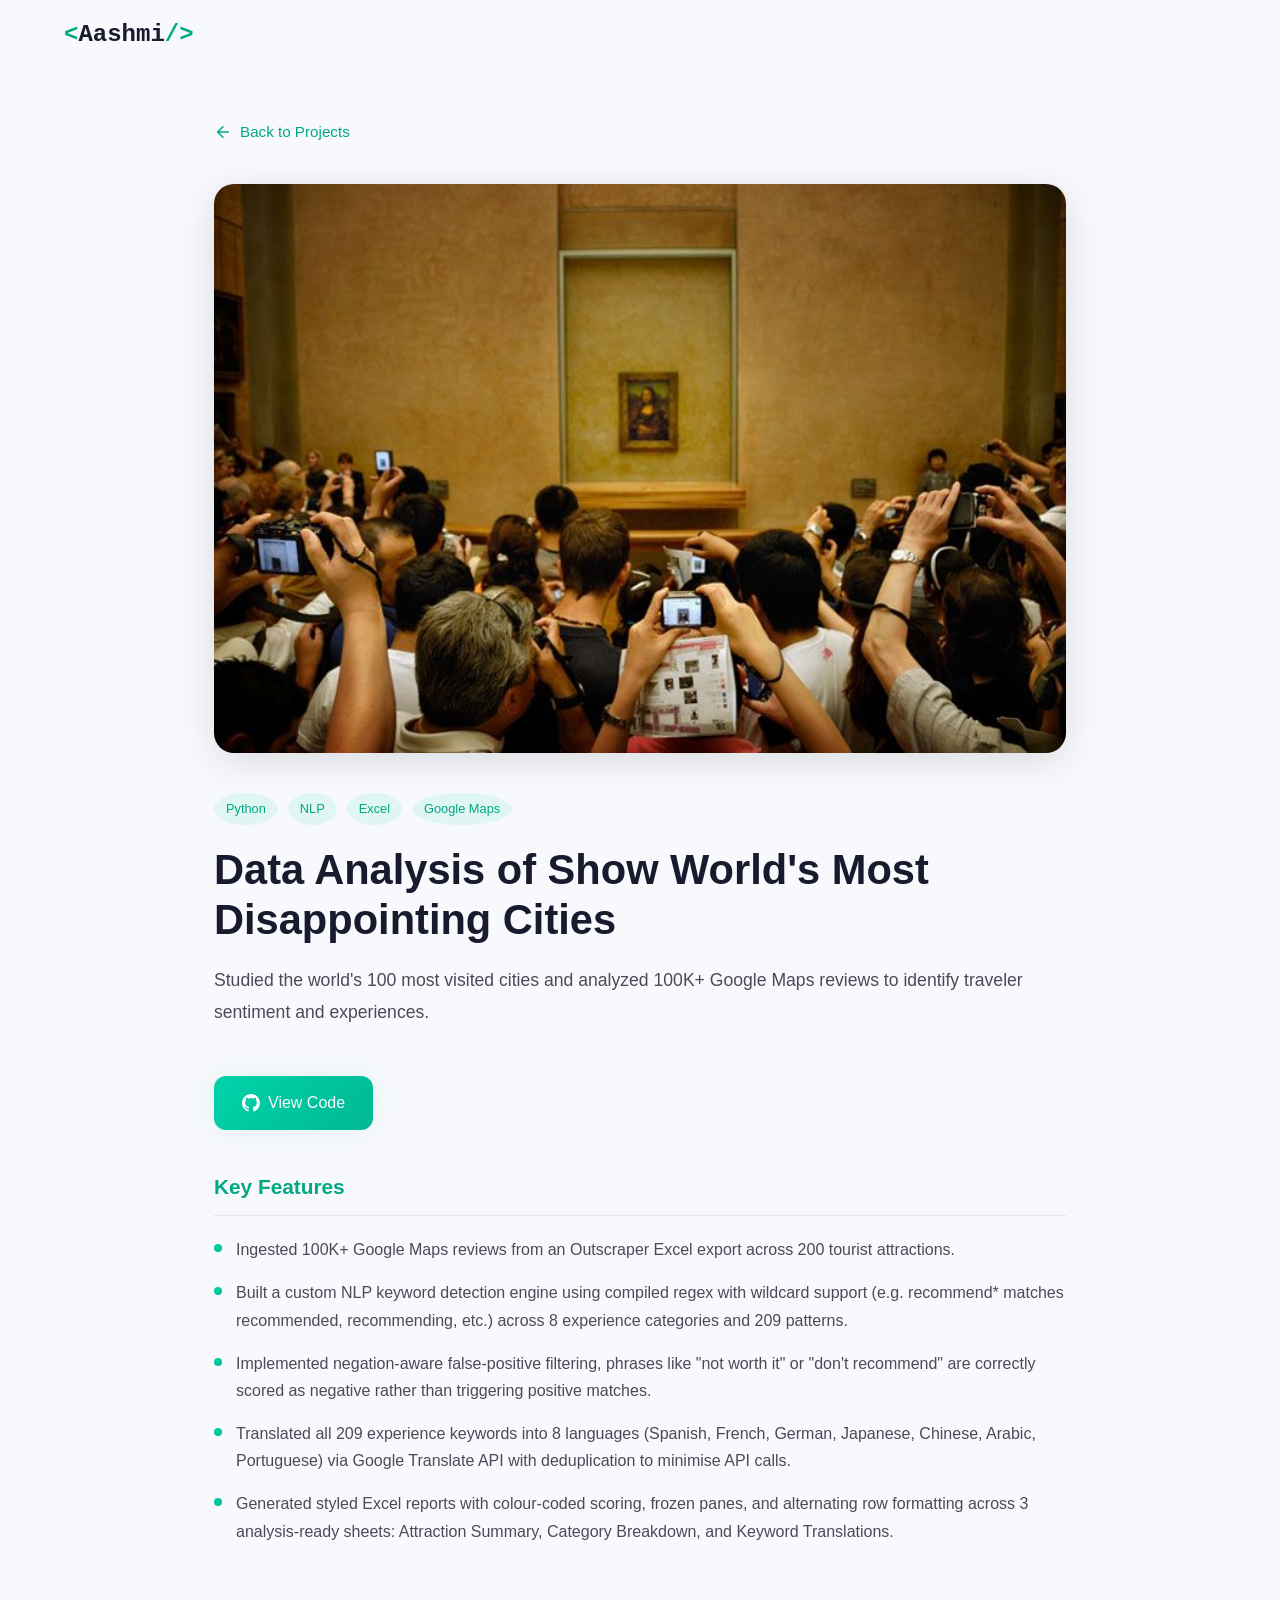
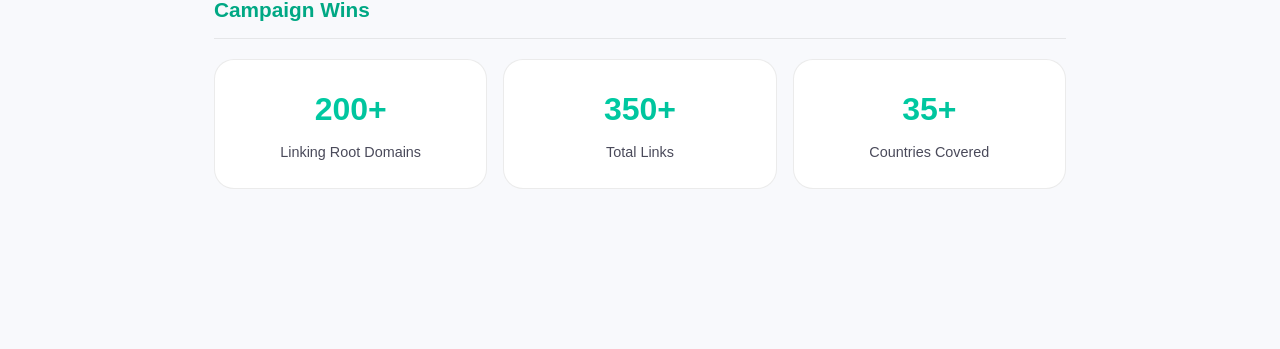
==== commit 29db7490: "new update" ====
--- a/projects/analysis.html
+++ b/projects/analysis.html
@@ -149,15 +149,15 @@
 
             <div style="display: grid; grid-template-columns: repeat(auto-fit, minmax(180px, 1fr)); gap: 16px; margin-bottom: 32px;">
                 <div style="background: var(--bg-card); border: 1px solid var(--border-color); border-radius: var(--radius-lg); padding: 24px; text-align: center;">
-                    <div style="font-size: 2rem; font-weight: 700; background: var(--accent-gradient); -webkit-background-clip: text; -webkit-text-fill-color: transparent;">236</div>
+                    <div style="font-size: 2rem; font-weight: 700; background: var(--accent-gradient); -webkit-background-clip: text; -webkit-text-fill-color: transparent;">200+</div>
                     <div style="color: var(--text-secondary); font-size: 0.9rem; margin-top: 6px;">Linking Root Domains</div>
                 </div>
                 <div style="background: var(--bg-card); border: 1px solid var(--border-color); border-radius: var(--radius-lg); padding: 24px; text-align: center;">
-                    <div style="font-size: 2rem; font-weight: 700; background: var(--accent-gradient); -webkit-background-clip: text; -webkit-text-fill-color: transparent;">362</div>
+                    <div style="font-size: 2rem; font-weight: 700; background: var(--accent-gradient); -webkit-background-clip: text; -webkit-text-fill-color: transparent;">350+</div>
                     <div style="color: var(--text-secondary); font-size: 0.9rem; margin-top: 6px;">Total Links</div>
                 </div>
                 <div style="background: var(--bg-card); border: 1px solid var(--border-color); border-radius: var(--radius-lg); padding: 24px; text-align: center;">
-                    <div style="font-size: 2rem; font-weight: 700; background: var(--accent-gradient); -webkit-background-clip: text; -webkit-text-fill-color: transparent;">37</div>
+                    <div style="font-size: 2rem; font-weight: 700; background: var(--accent-gradient); -webkit-background-clip: text; -webkit-text-fill-color: transparent;">35+</div>
                     <div style="color: var(--text-secondary); font-size: 0.9rem; margin-top: 6px;">Countries Covered</div>
                 </div>
             </div>
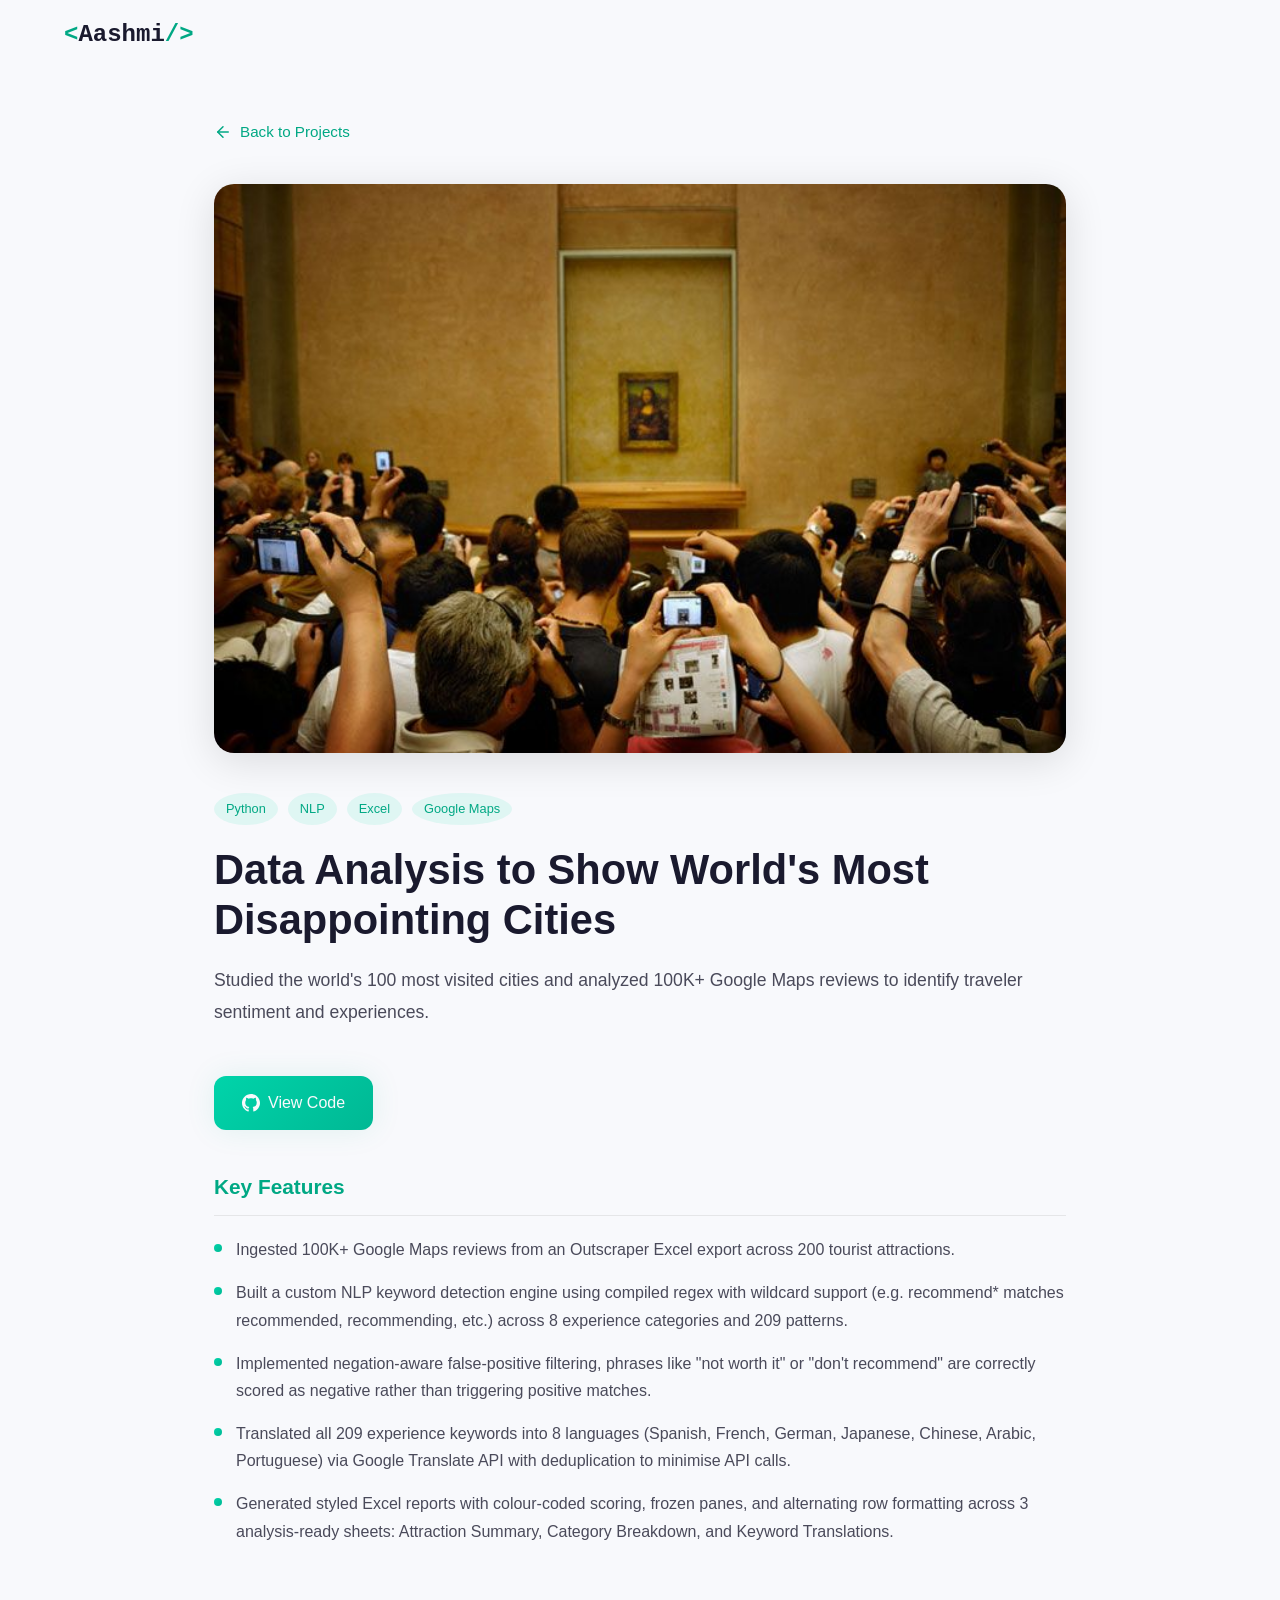
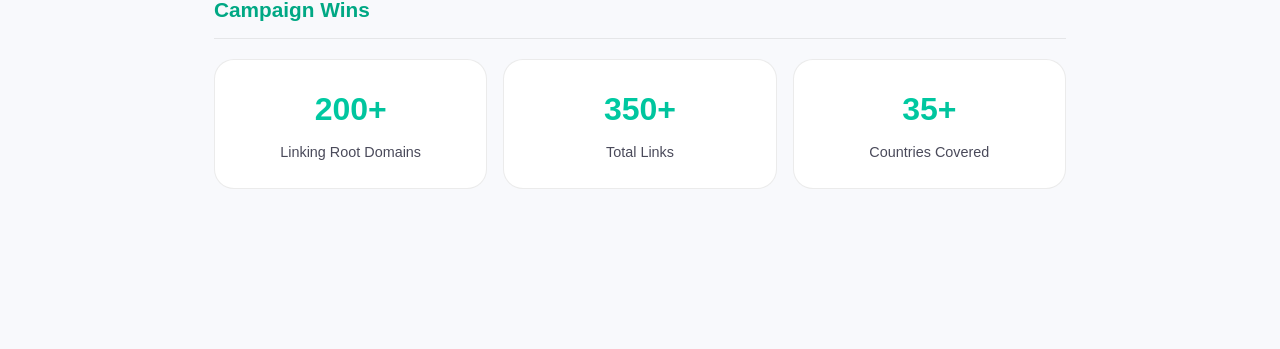
==== commit 9f98e64e: "Fix typo in analysis page heading" ====
--- a/projects/analysis.html
+++ b/projects/analysis.html
@@ -3,7 +3,7 @@
 <head>
     <meta charset="UTF-8">
     <meta name="viewport" content="width=device-width, initial-scale=1.0">
-    <title>Data Analysis of Show World's Most Disappointing Cities | Aashmi</title>
+    <title>Data Analysis to Show World's Most Disappointing Cities | Aashmi</title>
     <link rel="stylesheet" href="../css/styles.css">
     <style>
         .project-page {
@@ -109,7 +109,7 @@
             Back to Projects
         </a>
 
-        <img src="../assets/images/analysis.jpg" alt="Data Analysis of Show World's Most Disappointing Cities" style="width:100%; border-radius: var(--radius-lg); margin-bottom: 40px; box-shadow: var(--shadow-lg);">
+        <img src="../assets/images/analysis.jpg" alt="Data Analysis to Show World's Most Disappointing Cities" style="width:100%; border-radius: var(--radius-lg); margin-bottom: 40px; box-shadow: var(--shadow-lg);">
 
         <div class="project-header">
             <div class="project-tags">
@@ -118,7 +118,7 @@
                 <span class="tag">Excel</span>
                 <span class="tag">Google Maps</span>
             </div>
-            <h1>Data Analysis of Show World's Most Disappointing Cities</h1>
+            <h1>Data Analysis to Show World's Most Disappointing Cities</h1>
             <p class="overview">
                 Studied the world's 100 most visited cities and analyzed 100K+ Google Maps reviews to identify traveler sentiment and experiences.
             </p>
